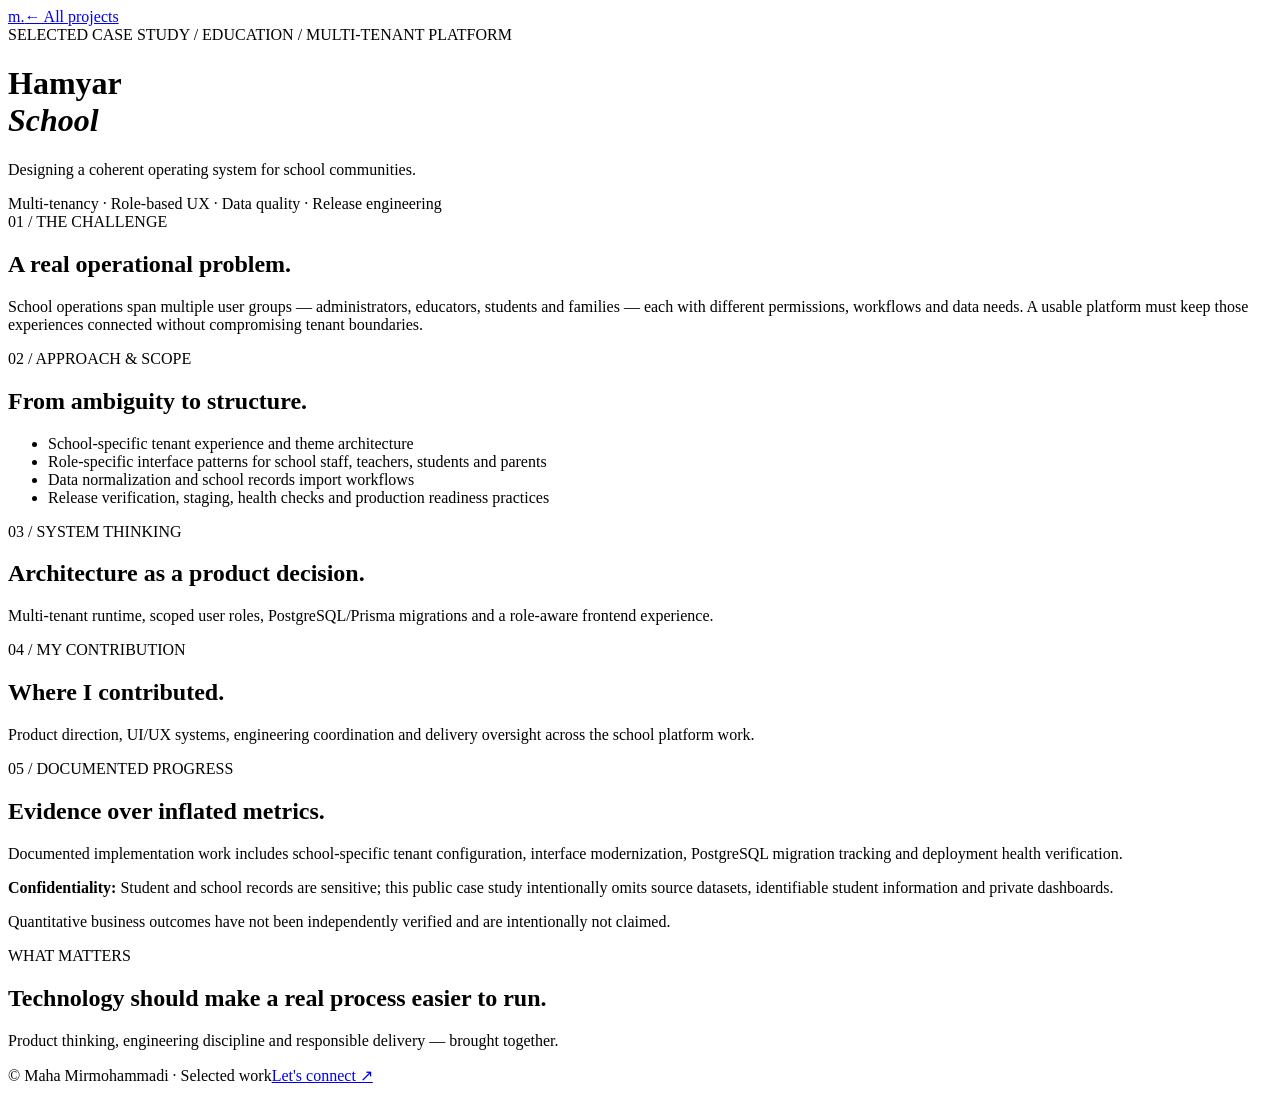
==== docs/case-studies/hamyar-school.html @ b905e99f "feat: add case study docs/case-studies/hamyar-school.html" ====
<!DOCTYPE html><html lang="en"><head><meta charset="utf-8"><meta name="viewport" content="width=device-width,initial-scale=1"><meta name="description" content="Hamyar School case study — Maha Mirmohammadi's product and engineering portfolio"><title>Hamyar School — Case Study | Maha Mirmohammadi</title><link rel="stylesheet" href="case-study.css"></head><body><div class="wrap"><nav class="nav" aria-label="Case study navigation"><a class="logo" href="../index.html">m.</a><a href="../index.html#work">← All projects</a></nav><main><header class="hero"><span class="eyebrow">SELECTED CASE STUDY / EDUCATION / MULTI-TENANT PLATFORM</span><h1>Hamyar<br><em>School</em></h1><p class="intro">Designing a coherent operating system for school communities.</p><span class="tag">Multi-tenancy · Role-based UX · Data quality · Release engineering</span></header><section class="chapter"><span class="eyebrow">01 / THE CHALLENGE</span><div><h2>A real operational problem.</h2><p>School operations span multiple user groups — administrators, educators, students and families — each with different permissions, workflows and data needs. A usable platform must keep those experiences connected without compromising tenant boundaries.</p></div></section><section class="chapter"><span class="eyebrow">02 / APPROACH & SCOPE</span><div><h2>From ambiguity to structure.</h2><ul><li>School-specific tenant experience and theme architecture</li><li>Role-specific interface patterns for school staff, teachers, students and parents</li><li>Data normalization and school records import workflows</li><li>Release verification, staging, health checks and production readiness practices</li></ul></div></section><section class="chapter"><span class="eyebrow">03 / SYSTEM THINKING</span><div><h2>Architecture as a product decision.</h2><p>Multi-tenant runtime, scoped user roles, PostgreSQL/Prisma migrations and a role-aware frontend experience.</p></div></section><section class="chapter"><span class="eyebrow">04 / MY CONTRIBUTION</span><div><h2>Where I contributed.</h2><p>Product direction, UI/UX systems, engineering coordination and delivery oversight across the school platform work.</p></div></section><section class="chapter"><span class="eyebrow">05 / DOCUMENTED PROGRESS</span><div><h2>Evidence over inflated metrics.</h2><p>Documented implementation work includes school-specific tenant configuration, interface modernization, PostgreSQL migration tracking and deployment health verification.</p><p><strong>Confidentiality:</strong> Student and school records are sensitive; this public case study intentionally omits source datasets, identifiable student information and private dashboards.</p><p>Quantitative business outcomes have not been independently verified and are intentionally not claimed.</p></div></section></main></div><div class="dark"><div class="wrap"><span class="eyebrow">WHAT MATTERS</span><h2>Technology should make a real process easier to run.</h2><p>Product thinking, engineering discipline and responsible delivery — brought together.</p></div></div><footer class="wrap foot"><span>© Maha Mirmohammadi · Selected work</span><a href="../index.html#contact">Let's connect ↗</a></footer></body></html>
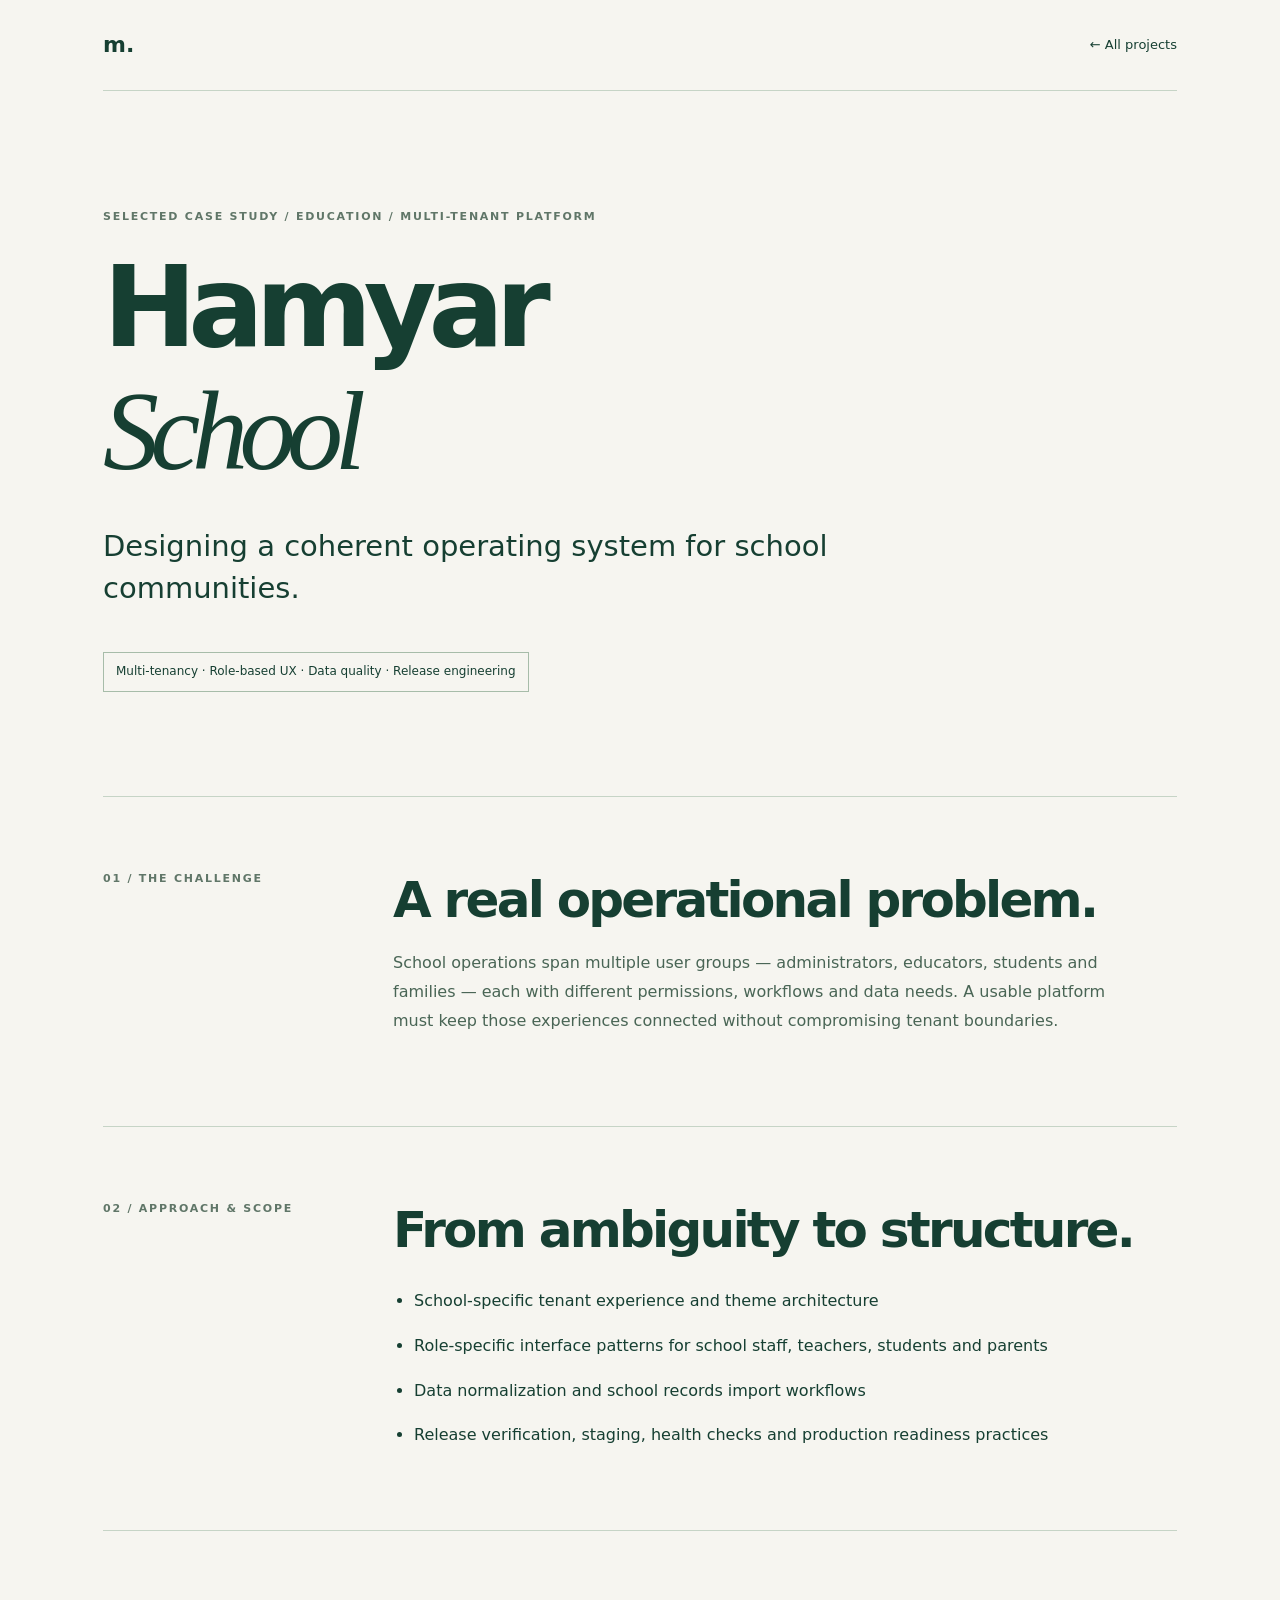
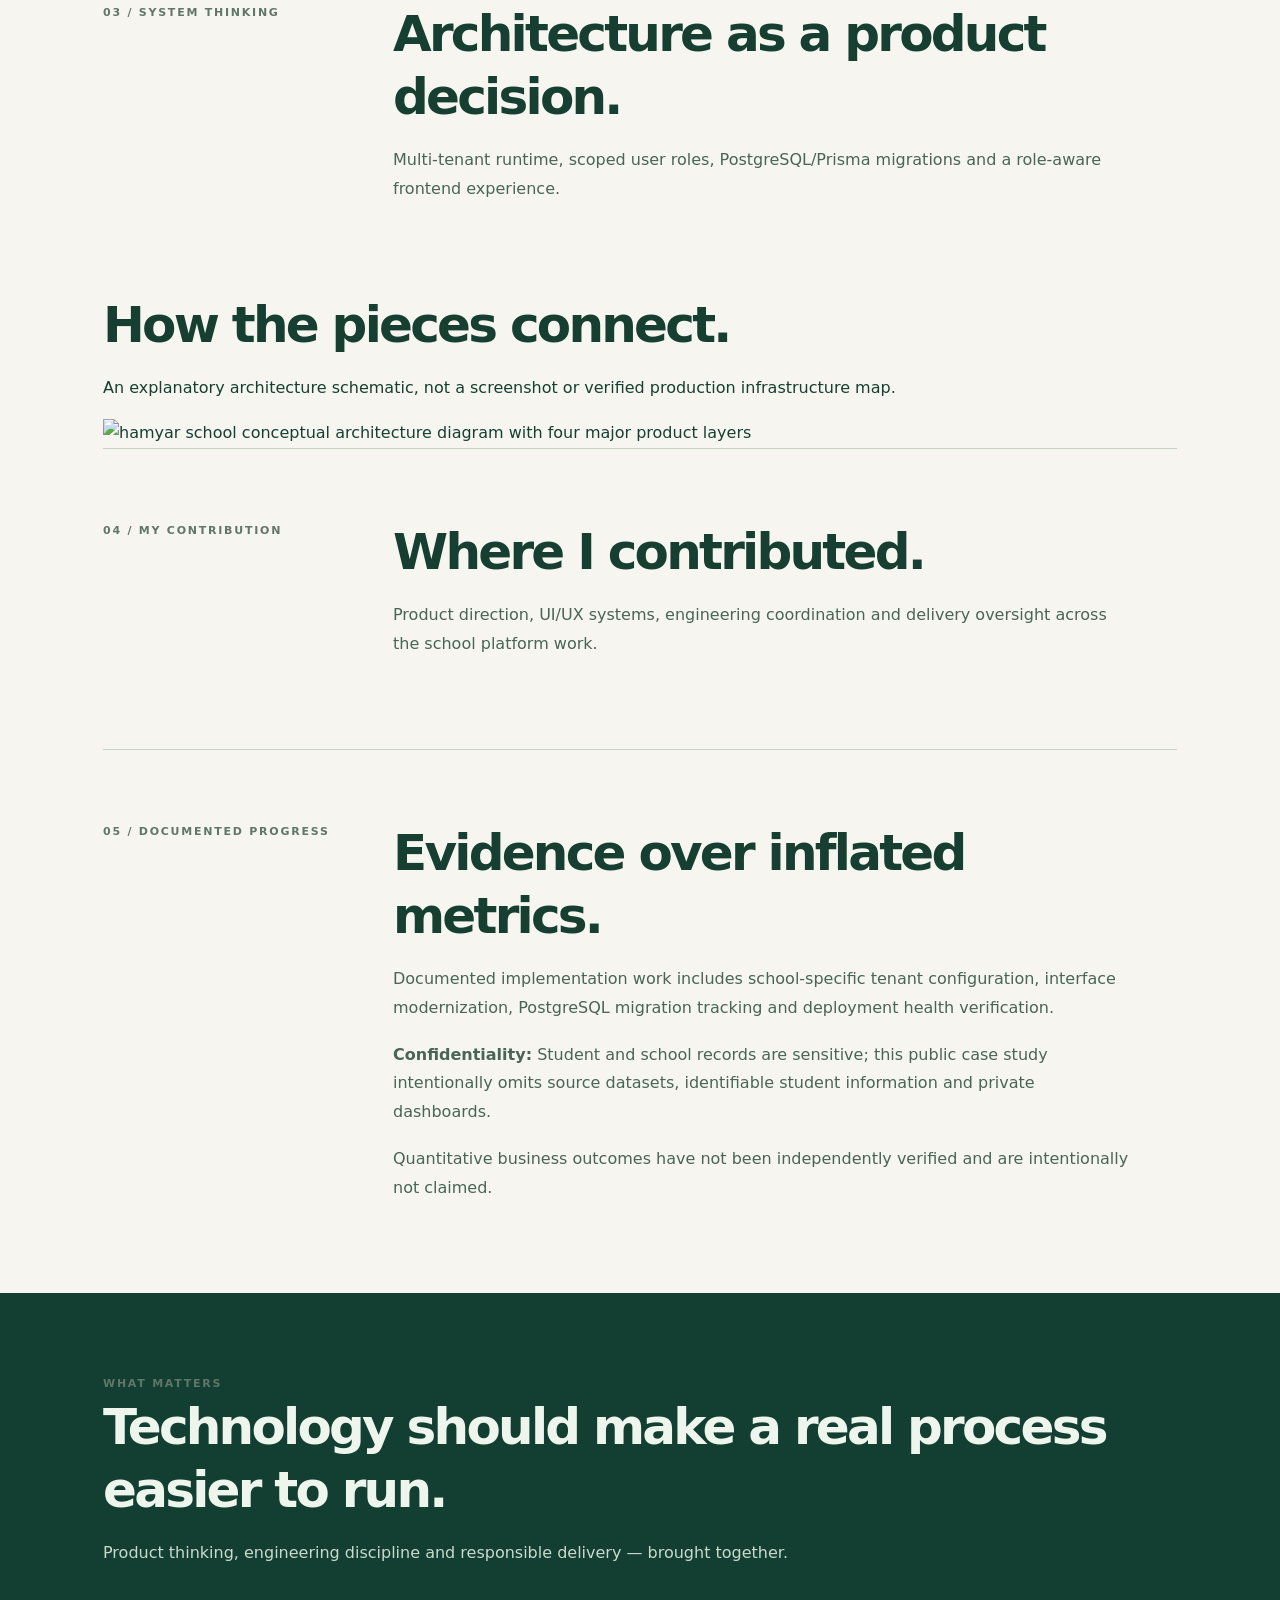
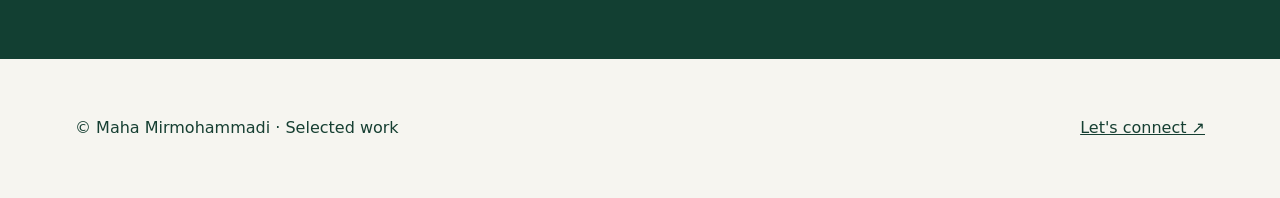
==== commit c8f2149c: "feat: embed hamyar-school architecture diagram" ====
--- a/docs/case-studies/hamyar-school.html
+++ b/docs/case-studies/hamyar-school.html
@@ -1 +1 @@
-<!DOCTYPE html><html lang="en"><head><meta charset="utf-8"><meta name="viewport" content="width=device-width,initial-scale=1"><meta name="description" content="Hamyar School case study — Maha Mirmohammadi's product and engineering portfolio"><title>Hamyar School — Case Study | Maha Mirmohammadi</title><link rel="stylesheet" href="case-study.css"></head><body><div class="wrap"><nav class="nav" aria-label="Case study navigation"><a class="logo" href="../index.html">m.</a><a href="../index.html#work">← All projects</a></nav><main><header class="hero"><span class="eyebrow">SELECTED CASE STUDY / EDUCATION / MULTI-TENANT PLATFORM</span><h1>Hamyar<br><em>School</em></h1><p class="intro">Designing a coherent operating system for school communities.</p><span class="tag">Multi-tenancy · Role-based UX · Data quality · Release engineering</span></header><section class="chapter"><span class="eyebrow">01 / THE CHALLENGE</span><div><h2>A real operational problem.</h2><p>School operations span multiple user groups — administrators, educators, students and families — each with different permissions, workflows and data needs. A usable platform must keep those experiences connected without compromising tenant boundaries.</p></div></section><section class="chapter"><span class="eyebrow">02 / APPROACH & SCOPE</span><div><h2>From ambiguity to structure.</h2><ul><li>School-specific tenant experience and theme architecture</li><li>Role-specific interface patterns for school staff, teachers, students and parents</li><li>Data normalization and school records import workflows</li><li>Release verification, staging, health checks and production readiness practices</li></ul></div></section><section class="chapter"><span class="eyebrow">03 / SYSTEM THINKING</span><div><h2>Architecture as a product decision.</h2><p>Multi-tenant runtime, scoped user roles, PostgreSQL/Prisma migrations and a role-aware frontend experience.</p></div></section><section class="chapter"><span class="eyebrow">04 / MY CONTRIBUTION</span><div><h2>Where I contributed.</h2><p>Product direction, UI/UX systems, engineering coordination and delivery oversight across the school platform work.</p></div></section><section class="chapter"><span class="eyebrow">05 / DOCUMENTED PROGRESS</span><div><h2>Evidence over inflated metrics.</h2><p>Documented implementation work includes school-specific tenant configuration, interface modernization, PostgreSQL migration tracking and deployment health verification.</p><p><strong>Confidentiality:</strong> Student and school records are sensitive; this public case study intentionally omits source datasets, identifiable student information and private dashboards.</p><p>Quantitative business outcomes have not been independently verified and are intentionally not claimed.</p></div></section></main></div><div class="dark"><div class="wrap"><span class="eyebrow">WHAT MATTERS</span><h2>Technology should make a real process easier to run.</h2><p>Product thinking, engineering discipline and responsible delivery — brought together.</p></div></div><footer class="wrap foot"><span>© Maha Mirmohammadi · Selected work</span><a href="../index.html#contact">Let's connect ↗</a></footer></body></html>+<!DOCTYPE html><html lang="en"><head><meta charset="utf-8"><meta name="viewport" content="width=device-width,initial-scale=1"><meta name="description" content="Hamyar School case study — Maha Mirmohammadi's product and engineering portfolio"><title>Hamyar School — Case Study | Maha Mirmohammadi</title><link rel="stylesheet" href="case-study.css"></head><body><div class="wrap"><nav class="nav" aria-label="Case study navigation"><a class="logo" href="../index.html">m.</a><a href="../index.html#work">← All projects</a></nav><main><header class="hero"><span class="eyebrow">SELECTED CASE STUDY / EDUCATION / MULTI-TENANT PLATFORM</span><h1>Hamyar<br><em>School</em></h1><p class="intro">Designing a coherent operating system for school communities.</p><span class="tag">Multi-tenancy · Role-based UX · Data quality · Release engineering</span></header><section class="chapter"><span class="eyebrow">01 / THE CHALLENGE</span><div><h2>A real operational problem.</h2><p>School operations span multiple user groups — administrators, educators, students and families — each with different permissions, workflows and data needs. A usable platform must keep those experiences connected without compromising tenant boundaries.</p></div></section><section class="chapter"><span class="eyebrow">02 / APPROACH & SCOPE</span><div><h2>From ambiguity to structure.</h2><ul><li>School-specific tenant experience and theme architecture</li><li>Role-specific interface patterns for school staff, teachers, students and parents</li><li>Data normalization and school records import workflows</li><li>Release verification, staging, health checks and production readiness practices</li></ul></div></section><section class="chapter"><span class="eyebrow">03 / SYSTEM THINKING</span><div><h2>Architecture as a product decision.</h2><p>Multi-tenant runtime, scoped user roles, PostgreSQL/Prisma migrations and a role-aware frontend experience.</p></div></section><section class="architecture-visual" aria-label="Conceptual architecture illustration"><h2>How the pieces connect.</h2><p class="diagram-note">An explanatory architecture schematic, not a screenshot or verified production infrastructure map.</p><img src="../assets/hamyar-school-architecture.svg" loading="lazy" width="920" height="680" alt="hamyar school conceptual architecture diagram with four major product layers"></section><section class="chapter"><span class="eyebrow">04 / MY CONTRIBUTION</span><div><h2>Where I contributed.</h2><p>Product direction, UI/UX systems, engineering coordination and delivery oversight across the school platform work.</p></div></section><section class="chapter"><span class="eyebrow">05 / DOCUMENTED PROGRESS</span><div><h2>Evidence over inflated metrics.</h2><p>Documented implementation work includes school-specific tenant configuration, interface modernization, PostgreSQL migration tracking and deployment health verification.</p><p><strong>Confidentiality:</strong> Student and school records are sensitive; this public case study intentionally omits source datasets, identifiable student information and private dashboards.</p><p>Quantitative business outcomes have not been independently verified and are intentionally not claimed.</p></div></section></main></div><div class="dark"><div class="wrap"><span class="eyebrow">WHAT MATTERS</span><h2>Technology should make a real process easier to run.</h2><p>Product thinking, engineering discipline and responsible delivery — brought together.</p></div></div><footer class="wrap foot"><span>© Maha Mirmohammadi · Selected work</span><a href="../index.html#contact">Let's connect ↗</a></footer></body></html>
--- a/docs/case-studies/case-study.css
+++ b/docs/case-studies/case-study.css
@@ -0,0 +1 @@
+:root{--bg:#f6f5f0;--ink:#163f32;--muted:#607668;--line:#c6d4c6}*{box-sizing:border-box}html{scroll-behavior:smooth}body{margin:0;background:var(--bg);font:16px/1.8 system-ui,-apple-system,Segoe UI,sans-serif;color:var(--ink)}a{color:inherit}a:focus-visible{outline:3px solid #c48f60;outline-offset:4px}.wrap{max-width:1130px;margin:auto;padding:0 28px}.nav{display:flex;justify-content:space-between;align-items:center;padding:25px 0;border-bottom:1px solid var(--line)}.logo{font-weight:900;font-size:22px;text-decoration:none}.nav a:last-child{text-decoration:none;font-size:13px}.hero{padding:110px 0 90px}.eyebrow{font-size:11px;font-weight:800;letter-spacing:.16em;color:var(--muted)}h1{font-size:clamp(55px,9vw,112px);line-height:1.05;letter-spacing:-.075em;margin:20px 0}h1 em{font:italic 400 1em Georgia,serif}h2{font-size:clamp(28px,4vw,50px);letter-spacing:-.055em;line-height:1.25;margin:0 0 18px}.intro{font-size:clamp(19px,2.5vw,29px);line-height:1.45;max-width:820px}.chapter{padding:72px 0;border-top:1px solid var(--line);display:grid;grid-template-columns:260px 1fr;gap:30px}.chapter p{max-width:740px;color:#496555;margin:0 0 18px}.chapter ul{margin:0;padding-left:21px}.chapter li{padding:8px 0;max-width:750px}.tag{display:inline-block;border:1px solid #a7bca9;padding:8px 12px;font-size:12px;margin:14px 0}.dark{background:#123f32;color:#edf5ed;padding:75px 0}.dark p{color:#c9dacd}.foot{padding:55px 0;display:flex;justify-content:space-between;flex-wrap:wrap;gap:20px}.foot a:hover,.nav a:hover{text-decoration:underline}@media(max-width:700px){.hero{padding:75px 0}.chapter{grid-template-columns:1fr;gap:15px;padding:50px 0}.foot{display:block}}@media(prefers-reduced-motion:reduce){html{scroll-behavior:auto}}
